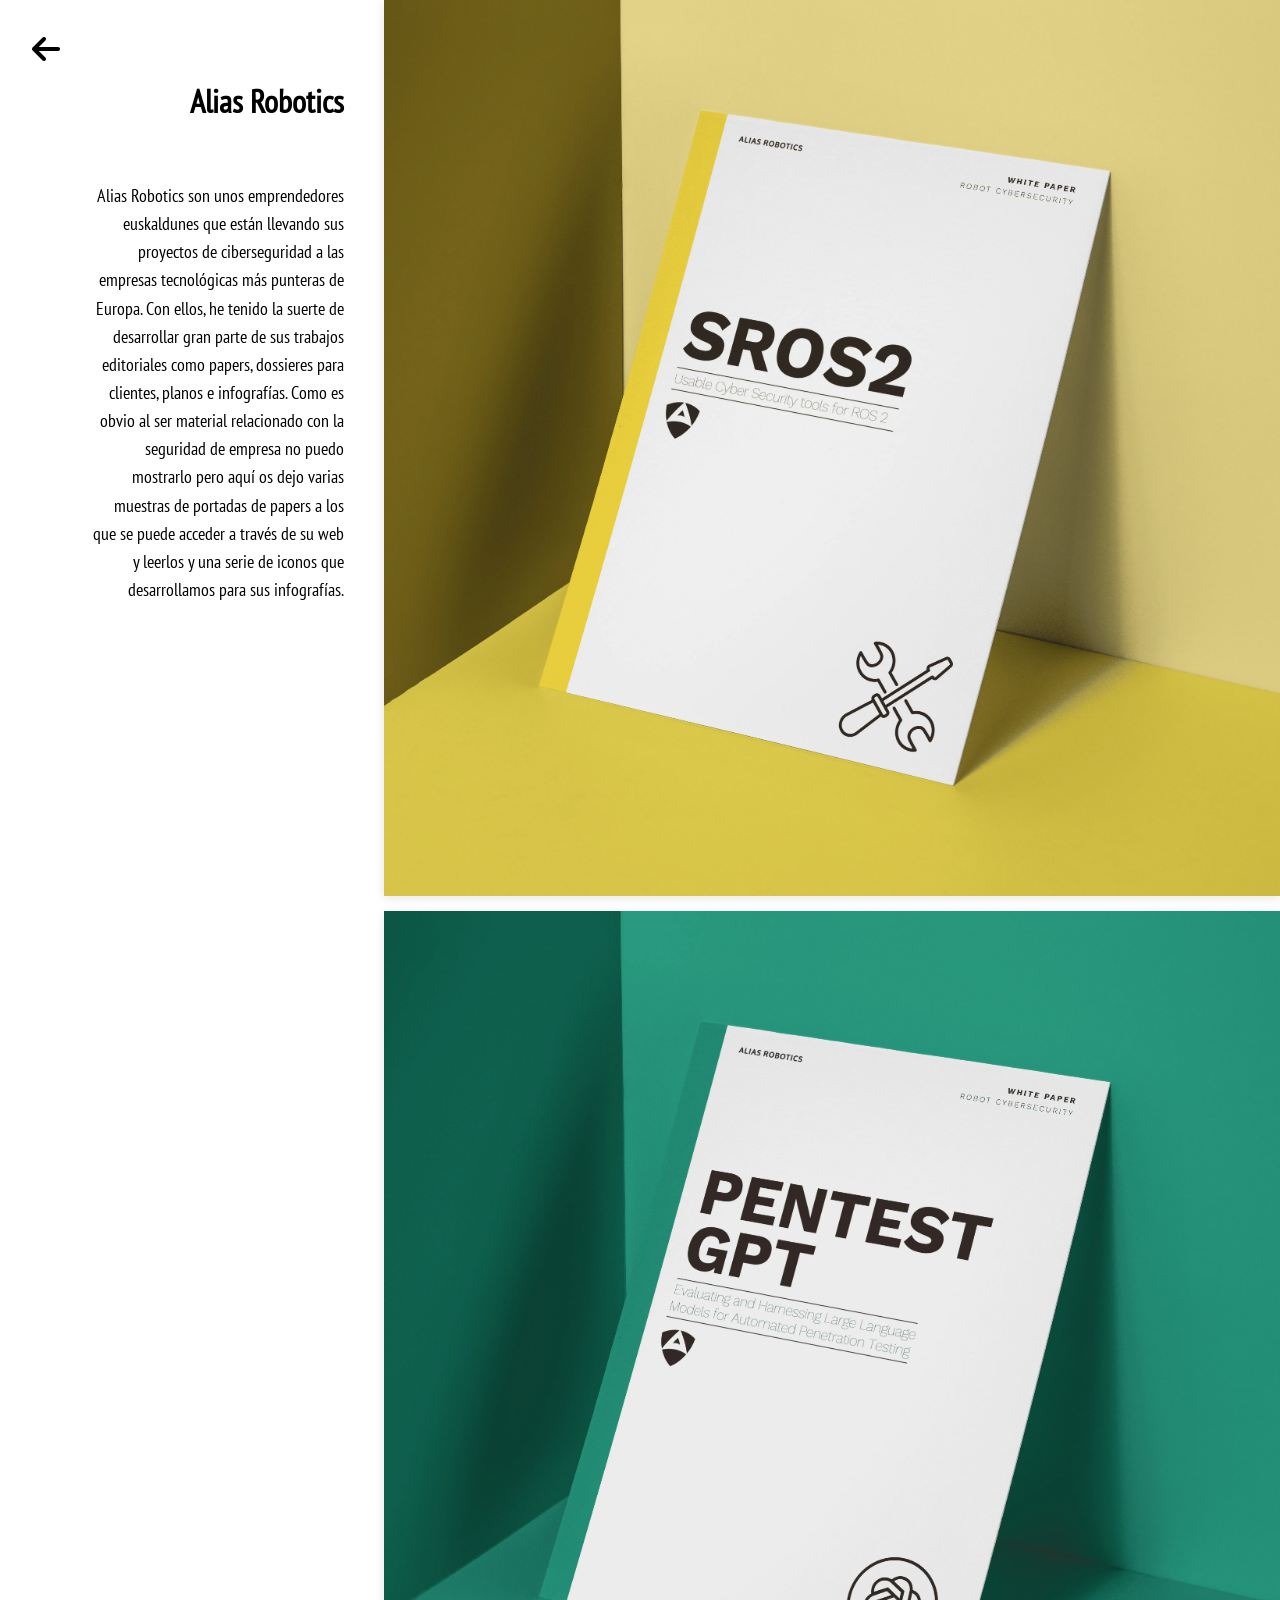
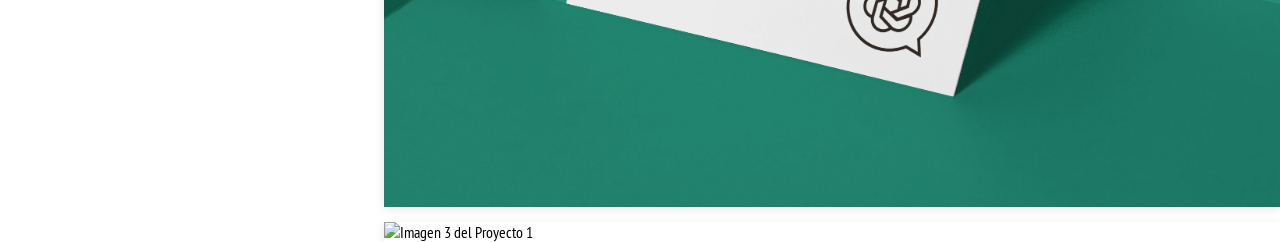
==== alias.html @ cf6da085 "primer commit" ====
<!DOCTYPE html>
<html lang="es">

<head>
  <meta charset="UTF-8">
  <meta name="viewport" content="width=device-width, initial-scale=1.0">
  <meta name="robots" content="noindex, nofollow">
  <title>Alias Robotics</title>
  <link rel="stylesheet" href="styles.css">
  <!-- Font Awesome CDN (versión gratuita) -->
  <link rel="stylesheet" href="https://cdnjs.cloudflare.com/ajax/libs/font-awesome/6.5.0/css/all.min.css"
    crossorigin="anonymous" referrerpolicy="no-referrer" />

</head>

<body>


  <a href="index.html" class="back-arrow" aria-label="Volver al inicio">
    <i class="fas fa-arrow-left"></i>
  </a>


  <main class="project2-container">
    <div class="project2-title">
      <h1>Alias Robotics</h1>
      <p>
        Alias Robotics son unos emprendedores euskaldunes que están llevando sus proyectos de ciberseguridad a las
        empresas tecnológicas más punteras de Europa.
        Con ellos, he tenido la suerte de desarrollar gran parte de sus trabajos editoriales como papers, dossieres para
        clientes, planos e infografías.
        Como es obvio al ser material relacionado con la seguridad de empresa no puedo mostrarlo pero aquí os dejo
        varias muestras de portadas de papers a los que se puede acceder a través de su web y leerlos y una serie de
        iconos que desarrollamos para sus infografías.
      </p>
    </div>
    <div class="project2-gallery">
      <img src="img/alias2.webp" alt="Imagen 2 del Proyecto 1" class="lazy-img">
      <img src="img/alias1.webp" alt="Imagen 3 del Proyecto 1" class="lazy-img">
      <img src="img/alias3-07.webp" alt="Imagen 3 del Proyecto 1" class="lazy-img">
    </div>
  </main>


</body>

</html>
---- styles.css ----
/* Reset básico */
* {
  margin: 0;
  padding: 0;
  box-sizing: border-box;
}

@font-face {
    font-family: 'PT Sans Narrow';
    src: url('fonts/PTSans-Narrow.woff2') format('woff2'),
        url('fonts/PTSans-Narrow.woff') format('woff');
    font-weight: normal;
    font-style: normal;
    font-display: swap;
}

body, html {
  font-family: 'PT Sans Narrow', sans-serif;
  scroll-behavior: smooth;
}



/* Header con video */
.video-header {
  position: relative;
  height: 100vh;
  overflow: hidden;
}

.background-video {
  position: absolute;
  top: 0; left: 0;
  width: 100%;
  height: 100%;
  object-fit: cover;
  z-index: -1;
}

/* Menú flotante superior */
.nav {
  position: fixed;
  top: 20px;
  left: 20px;
  right: 20px;
  display: flex;
  justify-content: space-between;
  align-items: center;
  z-index: 10;
  font-size: large;
}

/* "maldigo" a la izquierda */
.nav-left {
  color: rgba(16, 2, 99, 0.808);
  padding: 10px 15px;
}

.nav a {
  text-decoration: none;
}

.nav-left:hover {
  color: rgba(38, 0, 255, 0.808);
}

/* Enlaces a la derecha */
.nav-right {
  list-style: none;
  display: flex;
  gap: 5px;
}

.nav-right a {
  text-decoration: none;
  color: rgba(16, 2, 99, 0.808);
  padding: 10px 15px;
  transition: background-color 0.3s;
}

.nav-right a:hover {
  color: rgba(38, 0, 255, 0.808);
}


/* Portfolio Grid */
.portfolio-grid {
  display: grid;
  grid-template-columns: repeat(3, 1fr);
  gap: 15px;
  padding: 60px 20px;
  background: #ffffff;
}

.grid-item {
  position: relative;
  overflow: hidden;
  aspect-ratio: 1 / 1;
}

.grid-item img {
  width: 100%;
  height: 100%;
  object-fit: cover;
  display: block;
}

.overlay {
  position: absolute;
  top: 0; left: 0;
  width: 100%;
  height: 100%;
  background: rgba(0,0,0,0.5);
  color: white;
  display: flex;
  align-items: center;
  justify-content: center;
  font-size: 1.2rem;
  opacity: 0;
  transition: opacity 0.3s;
}

.grid-item:hover .overlay {
  opacity: 1;
}

/* Footer */
footer {
  background: #222;
  color: white;
  text-align: center;
  padding: 30px 10px;
}

footer a {
  color: #ffcc00;
  text-decoration: none;
}

/* Responsive INDEX */
@media (max-width: 768px) {
  .portfolio-grid {
    grid-template-columns: repeat(2, 1fr);
  }

  .video-header {
    height: 70vh;
    margin-top: 50px;
  }
}

@media (max-width: 480px) {
  .portfolio-grid {
    grid-template-columns: 1fr;
  }

  .menu {
    flex-direction: column;
    top: 10px;
    right: 10px;
    gap: 10px;
  }
}

/* Estilo para páginas de proyecto */
.project-container {
  display: flex;
  flex-direction: column;
  gap: 20px;
}

.project-container h1 {
  max-width: 1200px;
  font-size: 2rem;
  margin-top: 40px;
  padding: 0px 5px 0px 200px;
  text-align: left;
}

.project-container p {
  max-width: 1200px;
  margin-top: 20px;
  padding: 0px 5px 0px 200px;
  font-size: 1.1rem;
  line-height: 1.6;
  text-align: left;
}

.project-gallery {
  display: flex;
  flex-direction: column;
  gap: 15px;
}

.project-gallery img {
  width: 100%;
  height: auto;
  box-shadow: 0 2px 10px rgba(0,0,0,0.1);
}

.back-arrow {
  position: fixed;
  top: 20px;
  left: 20px;
  font-size: 2rem;
  color: rgb(0, 0, 0);
  text-decoration: none;
  padding: 8px 12px;
  z-index: 20;
}

.back-arrow:hover {
  color: rgba(38, 0, 255, 0.808);
}



/* Responsive PAGINA PROYECTO1 */
@media (max-width: 600px) {
  .project-container h1 {
    text-align: right;
    padding: 40px 20px 0px 20px;
  }

   .project-container P {
    text-align: right;
    padding: 10px 20px 20px 70px;
   }
}


/* Estilo para páginas de plantilla2 */
.project2-container {
  display: flex;
  /*flex-direction: column;*/
  gap: 20px;
}

.project2-title {
  display: flex;
  flex-direction: column;
}

.project2-container h1 {
  max-width: 100%;
  margin-top: 10px;
  padding: 70px 20px 20px 20px;
  font-size: 2rem;
  margin-bottom: 10px;
  text-align: right;
}

.project2-container p {
  max-width: 1200px;
  margin: 10px auto auto 70px;
  padding: 20px;
  font-size: 1.1rem;
  line-height: 1.6;
  text-align: right;
}

.project2-gallery {
  display: flex;
  flex-direction: column;
  gap: 15px;
  max-width: 70%;
  justify-content: flex-end;
}

.project2-gallery img {
  width: 100%;
  height: auto;
  box-shadow: 0 2px 10px rgba(0,0,0,0.1);
}

.fila {
  display: flex;
  flex-direction: row;
  flex-wrap: wrap;
  gap: 10px;
  width: 100%;
}

.fila video {
  flex: 1 1 45%;     /* dos por fila */
  height: 100vh;     /* ocupa toda la altura visible */
  object-fit: cover; /* mantiene proporción y recorta si es necesario */
  width: 100%;       /* ocupa el ancho de su contenedor flex */
  max-width: 100%;    /* asegura que 2 videos quepan por fila */
  border-radius: 6px; /* opcional */
}

.fila img {
 flex: 0 1 40%;     /* dos imágenes por fila */
  width: 100%;
  height: auto;
  object-fit: cover; /* o contain si prefieres no recortar */
}

.fila-sansil {
  display: flex;
  flex-wrap: wrap;        /* Permite que las imágenes pasen a otra fila */
  gap: 10px;              /* Espacio entre imágenes */
  justify-content: center;
  align-items: flex-start;
  max-width: 100%;
}

.fila-sansil img{
  flex: 0 1 calc(10% - 10px); /* 🔹 3 imágenes por fila (resta el gap) */
  max-height: 60vh;  
  height: auto;             /* No ocupan más del 80% de la altura visible */
  width: 100%;
  object-fit: cover;              /* Se recortan sin deformarse */
  display: block;
}

.fila-camis {
  display: flex;
  flex-direction: row;
  flex-wrap: wrap;       /* permite que pasen a otra línea si no caben */
  justify-content: space-between;
  gap: 10px;
  width: 100%;
  overflow-x: hidden;    /* evita scroll horizontal */
  box-sizing: border-box;
}

.fila-camis img {
  flex: 1 1 calc(50% - 10px); /* dos por fila, restando el gap */
  max-width: calc(50% - 10px); /* asegura que no se pasen de la mitad */
  width: 100%;
  height: auto;
  object-fit: cover;
  border-radius: 6px;
  display: block;        /* evita espacios en línea entre imágenes */
}


/* Responsive PAGINA plantilla2 */

@media (max-width: 600px){

.project2-container h1 {
  margin: 0px;
}

.project2-container{
  flex-direction: column;
}

.project2-gallery{
  max-width: 100% !important;
  justify-content: center;

}

.project2-gallery img{
  box-shadow: none;
}

.fila {
    flex-direction: column; /* una en cada columna */
    width: 100%;
  }

  .fila video {
    width: 100%;
    height: auto; /* evita ocupar toda la altura */
    object-fit: contain;
  }

  .fila-sansil {
    flex-direction: column;  /* Cada imagen en columna */
    align-items: center;
  }

  .fila-sansil img {
    width: 100%;        /* Ocupa todo el ancho del móvil */
    max-height: none;   /* Se ajusta al ancho, no a la altura */
  }

  .fila-camis {
    flex-direction: column; /* apila las imágenes */
  }

  .fila-camis img {
    flex: 1 1 100%;
    width: 100%;
    max-width: calc(100%);
  }

}
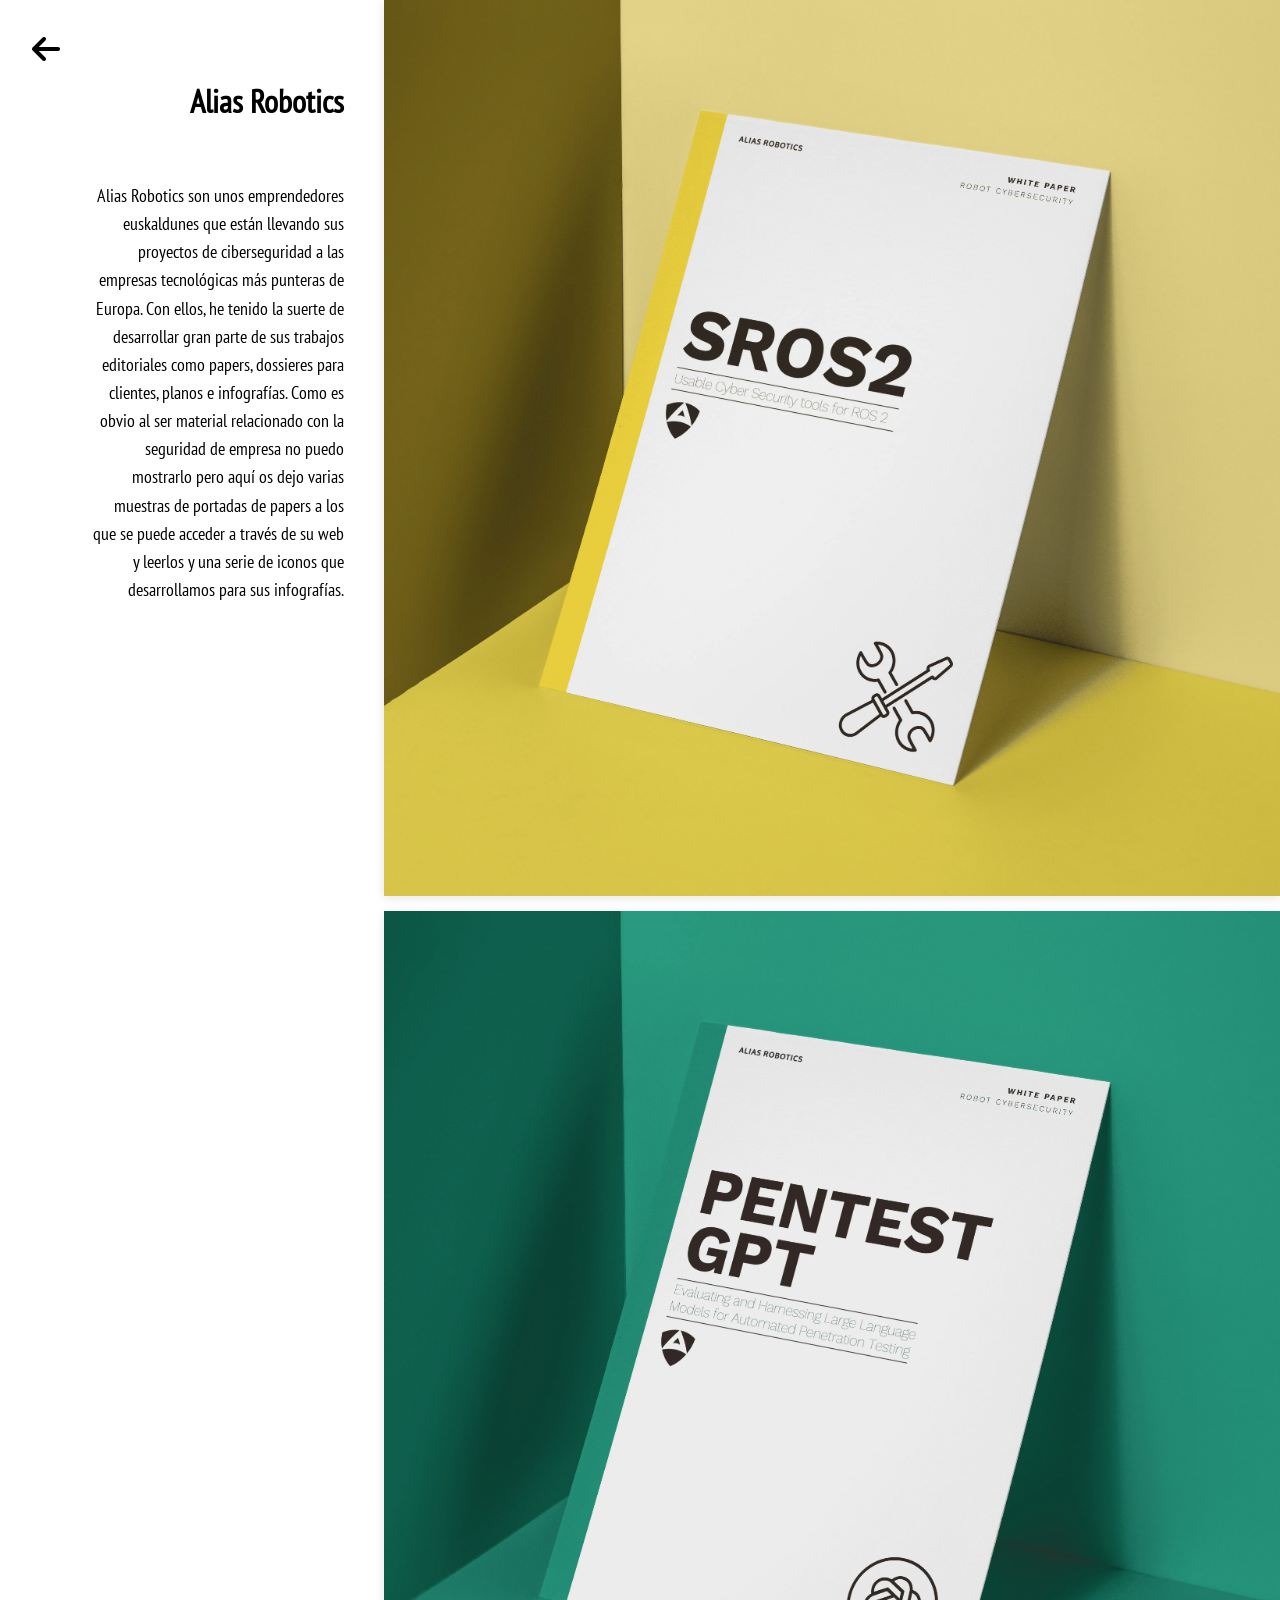
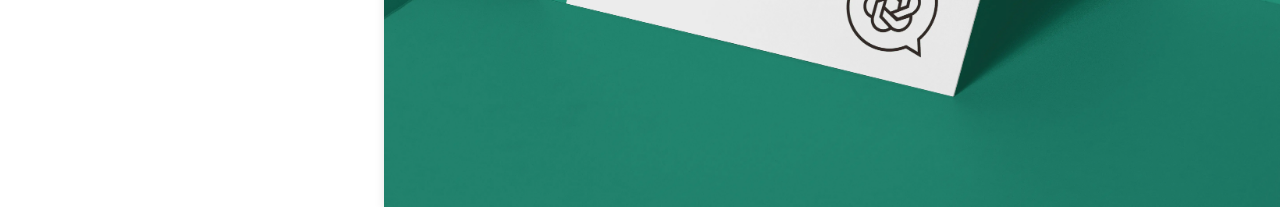
==== commit 91bbfbbc: "Update alias.html" ====
--- a/alias.html
+++ b/alias.html
@@ -37,11 +37,10 @@
     <div class="project2-gallery">
       <img src="img/alias2.webp" alt="Imagen 2 del Proyecto 1" class="lazy-img">
       <img src="img/alias1.webp" alt="Imagen 3 del Proyecto 1" class="lazy-img">
-      <img src="img/alias3-07.webp" alt="Imagen 3 del Proyecto 1" class="lazy-img">
     </div>
   </main>
 
 
 </body>
 
-</html>+</html>
